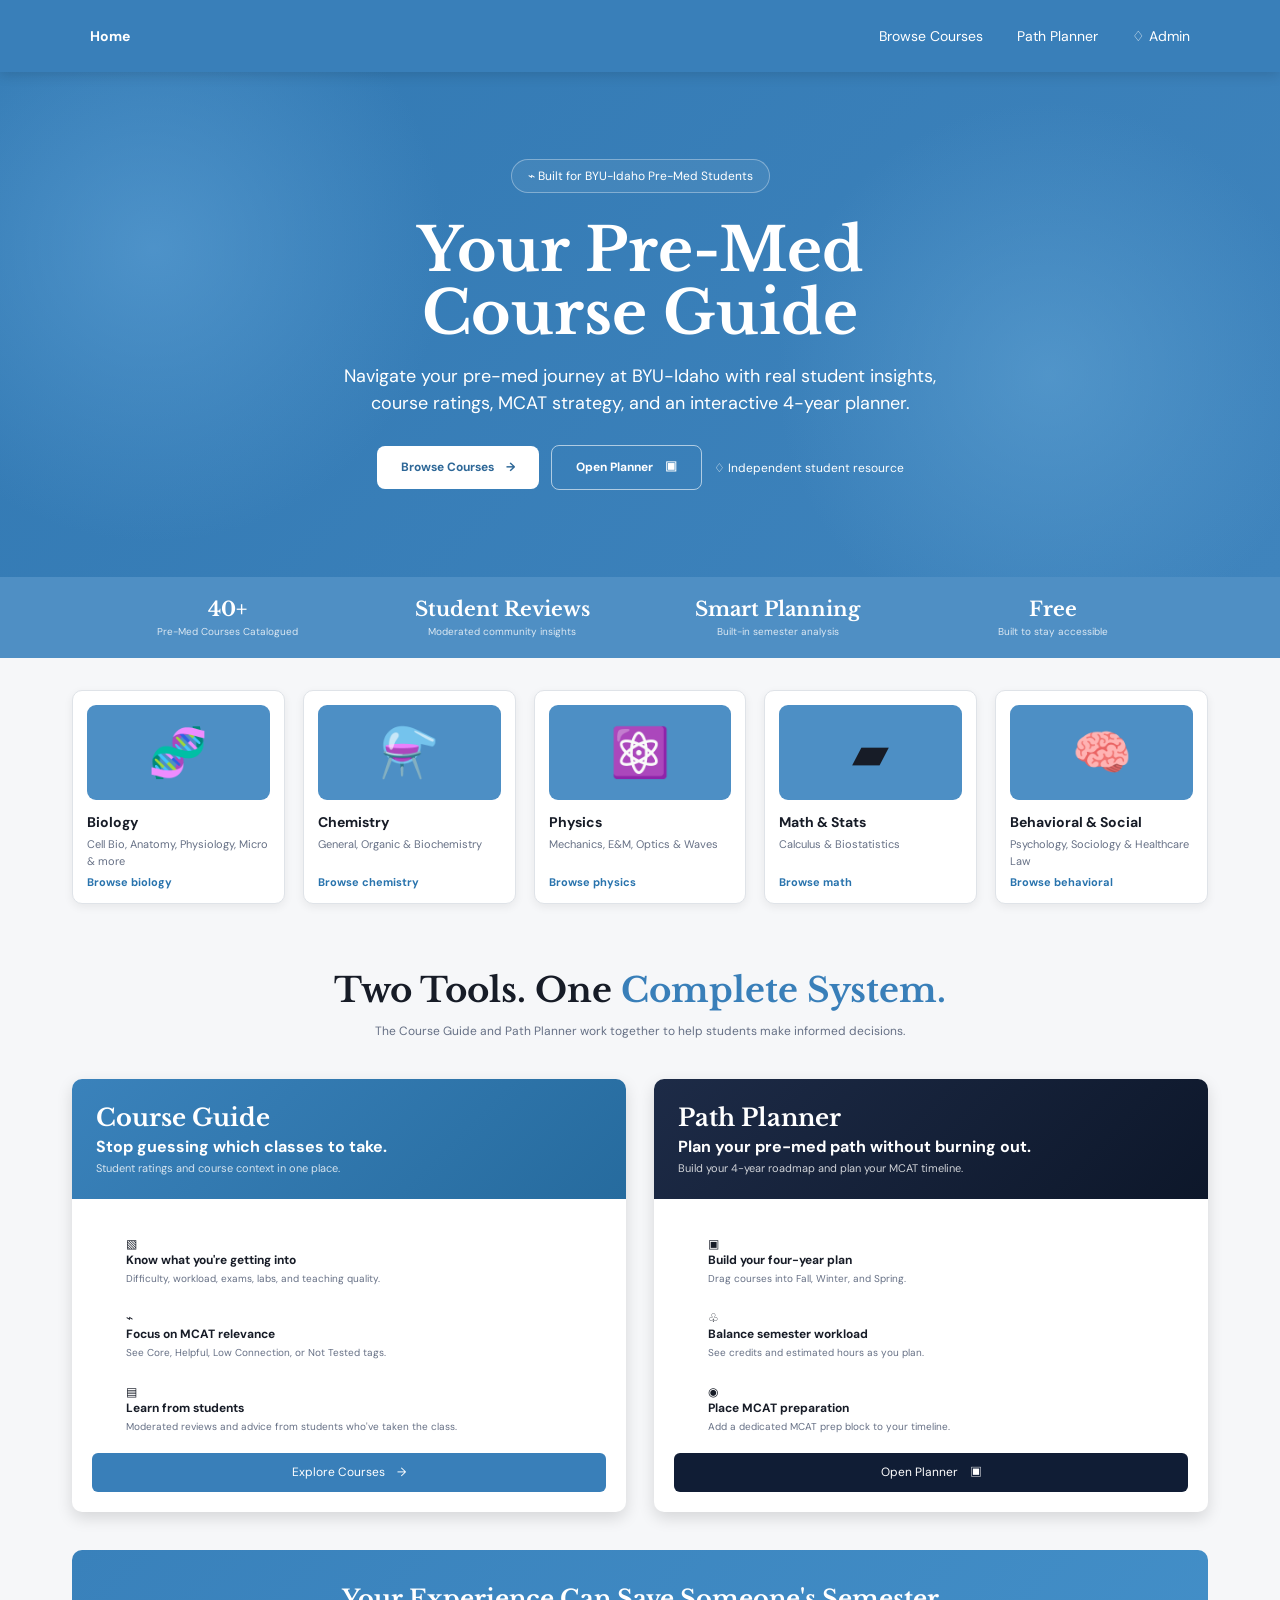
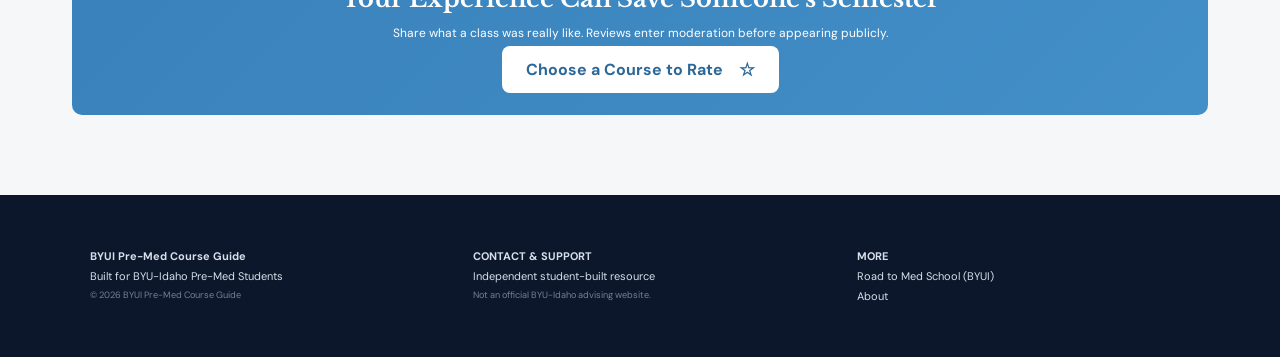
==== index.html @ d0d503d2 "Initial BYUI Pre-Med Guide" ====
<!doctype html><html lang="en"><head><meta charset="utf-8"><meta name="viewport" content="width=device-width,initial-scale=1"><link rel="preconnect" href="https://fonts.googleapis.com"><link rel="preconnect" href="https://fonts.gstatic.com" crossorigin><link href="https://fonts.googleapis.com/css2?family=DM+Sans:wght@400;500;600;700&family=Libre+Baskerville:wght@700&display=swap" rel="stylesheet"><link rel="stylesheet" href="styles.css"><title>BYUI Pre-Med Course Guide</title></head><body><div data-nav></div><main><section class="hero"><div class="hero-inner"><div class="built">⌁ Built for BYU-Idaho Pre-Med Students</div><h1>Your Pre-Med<br>Course Guide</h1><p>Navigate your pre-med journey at BYU-Idaho with real student insights, course ratings, MCAT strategy, and an interactive 4-year planner.</p><div class="actions"><a class="btn white" href="courses.html">Browse Courses　→</a><a class="btn outline" href="planner.html">Open Planner　▣</a><span>♢ Independent student resource</span></div></div></section><section class="stats"><div><b>40+</b><span>Pre-Med Courses Catalogued</span></div><div><b>Student Reviews</b><span>Moderated community insights</span></div><div><b>Smart Planning</b><span>Built-in semester analysis</span></div><div><b>Free</b><span>Built to stay accessible</span></div></section><section class="subjects"><div class="subject"><div class="subject-art">🧬</div><b>Biology</b><small>Cell Bio, Anatomy, Physiology, Micro & more</small><a href="courses.html?subject=BIO">Browse biology</a></div><div class="subject"><div class="subject-art">⚗️</div><b>Chemistry</b><small>General, Organic & Biochemistry</small><a href="courses.html?subject=CHEM">Browse chemistry</a></div><div class="subject"><div class="subject-art">⚛️</div><b>Physics</b><small>Mechanics, E&M, Optics & Waves</small><a href="courses.html?subject=PH">Browse physics</a></div><div class="subject"><div class="subject-art">▰</div><b>Math & Stats</b><small>Calculus & Biostatistics</small><a href="courses.html?subject=MATH">Browse math</a></div><div class="subject"><div class="subject-art">🧠</div><b>Behavioral & Social</b><small>Psychology, Sociology & Healthcare Law</small><a href="courses.html?subject=SOC">Browse behavioral</a></div></section><section class="tools"><h2>Two Tools. One <em>Complete System.</em></h2><p>The Course Guide and Path Planner work together to help students make informed decisions.</p><div class="tool-grid"><article><div class="tool-head blue"><h3>Course Guide</h3><b>Stop guessing which classes to take.</b><span>Student ratings and course context in one place.</span></div><div class="tool-body"><p>▧ <b>Know what you're getting into</b><small>Difficulty, workload, exams, labs, and teaching quality.</small></p><p>⌁ <b>Focus on MCAT relevance</b><small>See Core, Helpful, Low Connection, or Not Tested tags.</small></p><p>▤ <b>Learn from students</b><small>Moderated reviews and advice from students who've taken the class.</small></p><a class="wide bluebtn" href="courses.html">Explore Courses　→</a></div></article><article><div class="tool-head navy"><h3>Path Planner</h3><b>Plan your pre-med path without burning out.</b><span>Build your 4-year roadmap and plan your MCAT timeline.</span></div><div class="tool-body"><p>▣ <b>Build your four-year plan</b><small>Drag courses into Fall, Winter, and Spring.</small></p><p>♧ <b>Balance semester workload</b><small>See credits and estimated hours as you plan.</small></p><p>◉ <b>Place MCAT preparation</b><small>Add a dedicated MCAT prep block to your timeline.</small></p><a class="wide navybtn" href="planner.html">Open Planner　▣</a></div></article></div><div class="share"><h3>Your Experience Can Save Someone's Semester</h3><p>Share what a class was really like. Reviews enter moderation before appearing publicly.</p><a class="btn white" href="courses.html">Choose a Course to Rate　☆</a></div></section></main><div data-foot></div><script src="app.js"></script></body></html>
---- styles.css ----
:root{--blue:#397fb9;--blue2:#438bc4;--navy:#101d35;--ink:#171c27;--muted:#667085;--bg:#f6f7f9;--line:#dfe3e8;--red:#ef4c51;--yellow:#f5c63c}*{box-sizing:border-box}html{scroll-behavior:smooth}body{margin:0;background:var(--bg);font-family:'DM Sans',sans-serif;color:var(--ink)}h1,h2,h3{font-family:'Libre Baskerville',serif}header{height:72px;background:var(--blue);display:flex;align-items:center;justify-content:space-between;padding:0 max(7vw,28px);position:sticky;top:0;z-index:20;box-shadow:0 3px 12px #0002}header a{color:white;text-decoration:none;font-size:14px}.logo{font-weight:700}nav{display:flex;gap:34px}.hero{min-height:505px;background:radial-gradient(circle at 12% 35%,#5a9ed3aa 0,transparent 25%),radial-gradient(circle at 82% 60%,#5b9ed0aa 0,transparent 25%),linear-gradient(135deg,#3279b3,#3f84bd);color:white;display:grid;place-items:center;text-align:center;padding:55px 20px}.hero-inner{max-width:720px}.built{display:inline-block;border:1px solid #ffffff55;border-radius:99px;padding:8px 16px;font-size:12px;background:#ffffff10}.hero h1{font-size:60px;line-height:1.05;margin:26px 0 18px}.hero p{font-size:18px;line-height:1.5;max-width:650px;margin:0 auto}.actions{display:flex;justify-content:center;align-items:center;gap:12px;margin-top:28px;font-size:12px}.btn{padding:13px 24px;border-radius:8px;text-decoration:none;font-weight:700}.white{background:#fff;color:#2d6797}.outline{border:1px solid #ffffff99;color:#fff}.stats{background:#4f8fc4;color:#fff;display:grid;grid-template-columns:repeat(4,1fr);text-align:center;padding:20px max(7vw,28px)}.stats b,.stats span{display:block}.stats b{font-family:'Libre Baskerville';font-size:20px}.stats span{font-size:10px;opacity:.8;margin-top:4px}.subjects{max-width:1180px;margin:32px auto 65px;display:grid;grid-template-columns:repeat(5,1fr);gap:18px;padding:0 22px}.subject{background:white;border:1px solid var(--line);border-radius:10px;padding:14px;box-shadow:0 3px 10px #0001}.subject-art{height:95px;border-radius:9px;background:#4d8fc5;display:grid;place-items:center;font-size:48px;margin-bottom:13px}.subject b,.subject small,.subject a{display:block}.subject b{font-size:14px}.subject small{font-size:11px;color:var(--muted);line-height:1.5;min-height:34px;margin:5px 0}.subject a{font-size:11px;color:#2873ad;text-decoration:none;font-weight:700}.tools{max-width:1180px;margin:0 auto 80px;padding:0 22px;text-align:center}.tools>h2{font-size:34px;margin-bottom:8px}.tools h2 em{color:var(--blue);font-style:normal}.tools>p{font-size:12px;color:var(--muted);margin-bottom:40px}.tool-grid{display:grid;grid-template-columns:1fr 1fr;gap:28px;text-align:left}.tool-grid article{background:white;border-radius:10px;overflow:hidden;box-shadow:0 6px 16px #0002}.tool-head{padding:24px;color:white}.tool-head h3{font-size:24px;margin:0 0 4px}.tool-head b,.tool-head span{display:block}.tool-head span{font-size:11px;opacity:.8;margin-top:4px}.blue{background:linear-gradient(135deg,#3a82bb,#266b9e)}.navy{background:linear-gradient(135deg,#1d2b47,#0d172a)}.tool-body{padding:20px}.tool-body p{padding:5px 0 8px 34px;position:relative;font-size:12px}.tool-body p>b,.tool-body small{display:block}.tool-body small{color:var(--muted);margin-top:4px}.wide{display:block;text-align:center;color:white;text-decoration:none;padding:11px;border-radius:6px;font-size:12px}.bluebtn{background:var(--blue);color:white;border:0}.navybtn{background:var(--navy)}.share{margin-top:38px;background:linear-gradient(135deg,#3981bb,#438fc8);color:white;border-radius:10px;padding:34px}.share h3{font-size:24px;margin:0 0 8px}.share p{font-size:12px;margin-bottom:18px}.share button{background:white;border:0;border-radius:7px;color:#3379ae;padding:12px 28px;font-weight:700}.share small{display:block;margin-top:10px;opacity:.7}.page{max-width:1180px;margin:auto;padding:70px 22px;scroll-margin-top:70px}.page>h2,.planner-title h2{font-size:34px;margin:0 0 6px}.page>p,.planner-title p{color:var(--muted);font-size:13px}.courses{max-width:1280px}.filterbox{background:white;border:1px solid var(--line);border-radius:9px;padding:14px;margin-top:28px;box-shadow:0 3px 10px #0001}.filterbox input{width:100%;border:1px solid var(--line);padding:12px;border-radius:6px}.filterrow{display:flex;align-items:center;gap:7px;flex-wrap:wrap;margin-top:12px;font-size:11px}.chip{border:1px solid var(--line);background:white;border-radius:99px;padding:5px 10px;font-size:10px}.chip.active{background:var(--blue);color:white}.filterrow select{margin-left:auto;border:1px solid var(--line);padding:6px;border-radius:6px;font-size:10px}.count{font-size:11px!important;margin-top:25px}.course-grid{display:grid;grid-template-columns:repeat(3,1fr);gap:18px}.course-card{background:white;border:1px solid var(--line);border-radius:8px;padding:17px;min-height:145px;cursor:pointer;transition:.15s}.course-card:hover{transform:translateY(-2px);box-shadow:0 8px 20px #0001}.course-top{display:flex;justify-content:space-between}.course-code{font-size:9px;color:#4d88b5;font-weight:700;letter-spacing:.08em}.credits{font-size:9px;background:#eaf2f8;color:#3779ab;padding:4px 7px;border-radius:4px}.course-card h3{font-family:'DM Sans';font-size:14px;margin:10px 0}.mcat{display:inline-block;font-size:9px;padding:4px 7px;border-radius:4px}.core{background:#ffe5e6;color:#d63138}.helpful{background:#fff2d5;color:#c98300}.low-connection{background:#fff9d8;color:#9b7900}.not-tested{background:#eef1f4;color:#6b7581}.ratingline{border-top:1px solid var(--line);margin-top:18px;padding-top:12px;color:#8a929c;font-size:9px}.planner{max-width:1280px}.planner-title{display:flex;justify-content:space-between;gap:20px;align-items:end}.planner-add{display:flex;gap:8px}.planner-add select,.planner-add button{border:1px solid var(--line);background:white;border-radius:6px;padding:10px;font-size:11px}.planner-add button{background:var(--blue);color:white}.semester-grid{display:grid;grid-template-columns:repeat(3,1fr);gap:15px;margin-top:30px}.semester{background:white;border:1px solid var(--line);border-radius:8px;padding:16px;min-height:180px}.semester-head{display:flex;justify-content:space-between;border-bottom:1px solid var(--line);padding-bottom:10px}.semester-head h3{font-family:'DM Sans';font-size:14px;margin:0}.semester-head span{font-size:10px;color:var(--muted)}.plan-course{background:#f4f7fa;border-radius:6px;padding:9px;margin-top:8px;display:grid;grid-template-columns:1fr auto;font-size:10px}.plan-course span{color:var(--muted)}.remove{grid-column:2;grid-row:1/3;border:0;background:none}.semester-foot{font-size:10px;color:var(--muted);margin-top:12px}.notice{background:white;border-radius:10px;margin-bottom:70px}dialog{border:0;border-radius:12px;width:min(900px,92vw);padding:35px;box-shadow:0 20px 60px #0005}dialog::backdrop{background:#10182899}.x{position:absolute;right:18px;top:14px;border:0;background:none;font-size:28px}.detail-head{border-bottom:1px solid var(--line);padding-bottom:22px}.detail-head h2{font-size:30px;margin:7px 0}.detail-meta{display:flex;gap:14px;color:var(--muted);font-size:11px}.detail-desc{line-height:1.6;color:#5e6876;font-size:13px}.rating-title{font-size:20px;margin-top:30px}.rating-grid{display:grid;grid-template-columns:repeat(4,1fr);gap:10px}.rating-stat{border:1px solid var(--line);border-radius:9px;text-align:center;padding:20px}.rating-stat strong{font-size:28px;display:block}.rating-stat small{color:var(--muted)}.review-card{border:1px solid var(--line);border-radius:9px;padding:16px;margin-top:12px;font-size:11px}.review-card p{background:#f7f9fb;padding:13px}.detail-cta{background:var(--navy);color:white;border-radius:9px;padding:22px;margin-top:25px}form label{display:block;font-size:12px;font-weight:700;margin:15px 0}form input,form select,form textarea{display:block;width:100%;margin-top:6px;border:1px solid var(--line);border-radius:6px;padding:10px}form textarea{min-height:100px}form button{padding:11px 18px;border-radius:6px}footer{background:#0c172b;color:#d8dfeb;padding:48px max(7vw,28px);display:grid;grid-template-columns:1fr 1fr 1fr;gap:50px;font-size:11px}footer b,footer span,footer small{display:block;margin:6px 0}footer small{color:#738096}@media(max-width:800px){nav{gap:12px}.hero h1{font-size:44px}.subjects{grid-template-columns:repeat(2,1fr)}.stats{grid-template-columns:repeat(2,1fr);gap:20px}.tool-grid,.course-grid,.semester-grid{grid-template-columns:1fr}.planner-title{display:block}.planner-add{margin-top:15px;flex-wrap:wrap}.rating-grid{grid-template-columns:1fr 1fr}footer{grid-template-columns:1fr}.actions{flex-wrap:wrap}}@media(max-width:480px){header{padding:0 14px}nav a:last-child{display:none}.hero{min-height:450px}.hero h1{font-size:38px}.subjects{grid-template-columns:1fr}.tool-grid{gap:15px}.filterrow select{margin-left:0}.rating-grid{grid-template-columns:1fr}.planner-add select{width:100%}}

.page-shell{max-width:1180px;margin:0 auto;padding:46px 24px 80px}.page-shell.wide{max-width:1500px}.topbar{position:sticky;top:0;z-index:20}.topbar .logo{text-decoration:none}.nav-active{font-weight:700;border-bottom:2px solid rgba(255,255,255,.9)}
.page-hero{background:#3d80b9;color:#fff;padding:50px 0}.page-hero .inner{max-width:1500px;margin:auto;padding:0 24px}.page-hero h1{font-family:'Libre Baskerville',serif;font-size:42px;margin:0 0 10px}.page-hero p{font-size:20px;max-width:760px;margin:0;opacity:.9}.backlink{display:inline-block;margin-bottom:28px;color:#657186;text-decoration:none}.course-detail-wrap{max-width:1080px}.detail-actions{display:flex;gap:12px;margin:22px 0}.btn-primary{background:#347db8;color:#fff;border:0;border-radius:8px;padding:11px 18px;text-decoration:none;font-weight:700;cursor:pointer}.btn-secondary{background:#fff;color:#172033;border:1px solid #ccd4df;border-radius:8px;padding:11px 18px;text-decoration:none;font-weight:700}.review-form-card,.admin-card{background:#fff;border:1px solid #d9e0e8;border-radius:14px;overflow:hidden}.form-head{padding:26px 30px;border-bottom:1px solid #d9e0e8}.form-head h2{font-family:'Libre Baskerville',serif;margin:0 0 5px}.review-form{padding:28px;display:grid;gap:24px}.ratings-four{display:grid;grid-template-columns:1fr 1fr;gap:28px}.rating-field b{display:block;margin-bottom:10px}.rating-buttons{display:flex;gap:7px}.rating-buttons input{display:none}.rating-buttons label{display:grid;place-items:center;width:48px;height:48px;background:#eef1f5;border:1px solid #d8dee7;border-radius:13px;font-weight:700;cursor:pointer}.rating-buttons input:checked+label{background:#347db8;color:#fff;border-color:#347db8}.field-row{display:grid;grid-template-columns:1fr 1fr 1fr;gap:20px}.review-form input,.review-form select,.review-form textarea{width:100%;box-sizing:border-box;padding:13px;border:1px solid #ccd4df;border-radius:10px;font:inherit}.review-form textarea{min-height:120px;resize:vertical}.review-form label>span{display:block;font-weight:700;margin-bottom:8px}.planner-layout{display:grid;grid-template-columns:320px 1fr;gap:28px;align-items:start}.library{background:#fff;border-radius:14px;padding:20px;box-shadow:0 3px 15px #00000012;position:sticky;top:88px}.library h2{font-family:'DM Sans',sans-serif;font-size:21px}.library input{width:100%;box-sizing:border-box;padding:12px;border:1px solid #ccd4df;border-radius:10px}.library-list{max-height:620px;overflow:auto;margin-top:16px}.library-course{border:1px solid #d6dde7;border-left:5px solid #20b486;border-radius:12px;padding:12px;margin:9px 0;cursor:grab;background:#fff}.library-course small{display:block;color:#69758a;margin-top:5px}.mcat-block{border:2px dashed #ff6175;background:#fff0f2;color:#cc2441;border-radius:12px;padding:14px;margin-top:16px;font-weight:700;cursor:grab}.year-title{font-family:'Libre Baskerville',serif;margin:0 0 15px;font-size:26px}.year-row{display:grid;grid-template-columns:repeat(3,1fr);gap:18px;margin-bottom:38px}.term-card{background:#fff;min-height:240px;border-radius:14px;padding:16px;box-shadow:0 3px 12px #00000014}.term-title{display:flex;justify-content:space-between;font-weight:700}.term-metrics{font-size:13px;color:#68758a;margin:9px 0}.dropzone{min-height:90px;border:2px dashed #d6dde7;border-radius:13px;padding:10px}.dropzone.empty{display:grid;place-items:center;color:#6e798a}.term-course{background:#f7f9fb;border:1px solid #dce2e9;border-radius:9px;padding:9px;margin:6px 0;position:relative}.term-course button{position:absolute;right:6px;top:5px;border:0;background:transparent;cursor:pointer}.load-balanced{color:#139447}.load-heavy{color:#d67c00}.admin-list{padding:20px}.admin-review{border:1px solid #dde3ea;border-radius:12px;padding:16px;margin:12px 0}.admin-actions{display:flex;gap:8px;margin-top:12px}.approve{background:#168a55;color:#fff;border:0;padding:8px 12px;border-radius:7px;cursor:pointer}.reject{background:#b83a45;color:#fff;border:0;padding:8px 12px;border-radius:7px;cursor:pointer}.empty-state{padding:32px;text-align:center;color:#69758a}.notice-banner{background:#fff8db;border:1px solid #eadc94;border-radius:10px;padding:12px 15px;margin-bottom:20px;color:#66581b}.course-page-grid{display:grid;grid-template-columns:1fr 1fr 1fr 1fr;gap:12px}.course-page-grid .rating-stat{min-height:90px}.home-only{display:block}@media(max-width:900px){.planner-layout{grid-template-columns:1fr}.library{position:static}.year-row{grid-template-columns:1fr}.ratings-four,.field-row{grid-template-columns:1fr}.course-page-grid{grid-template-columns:1fr 1fr}}
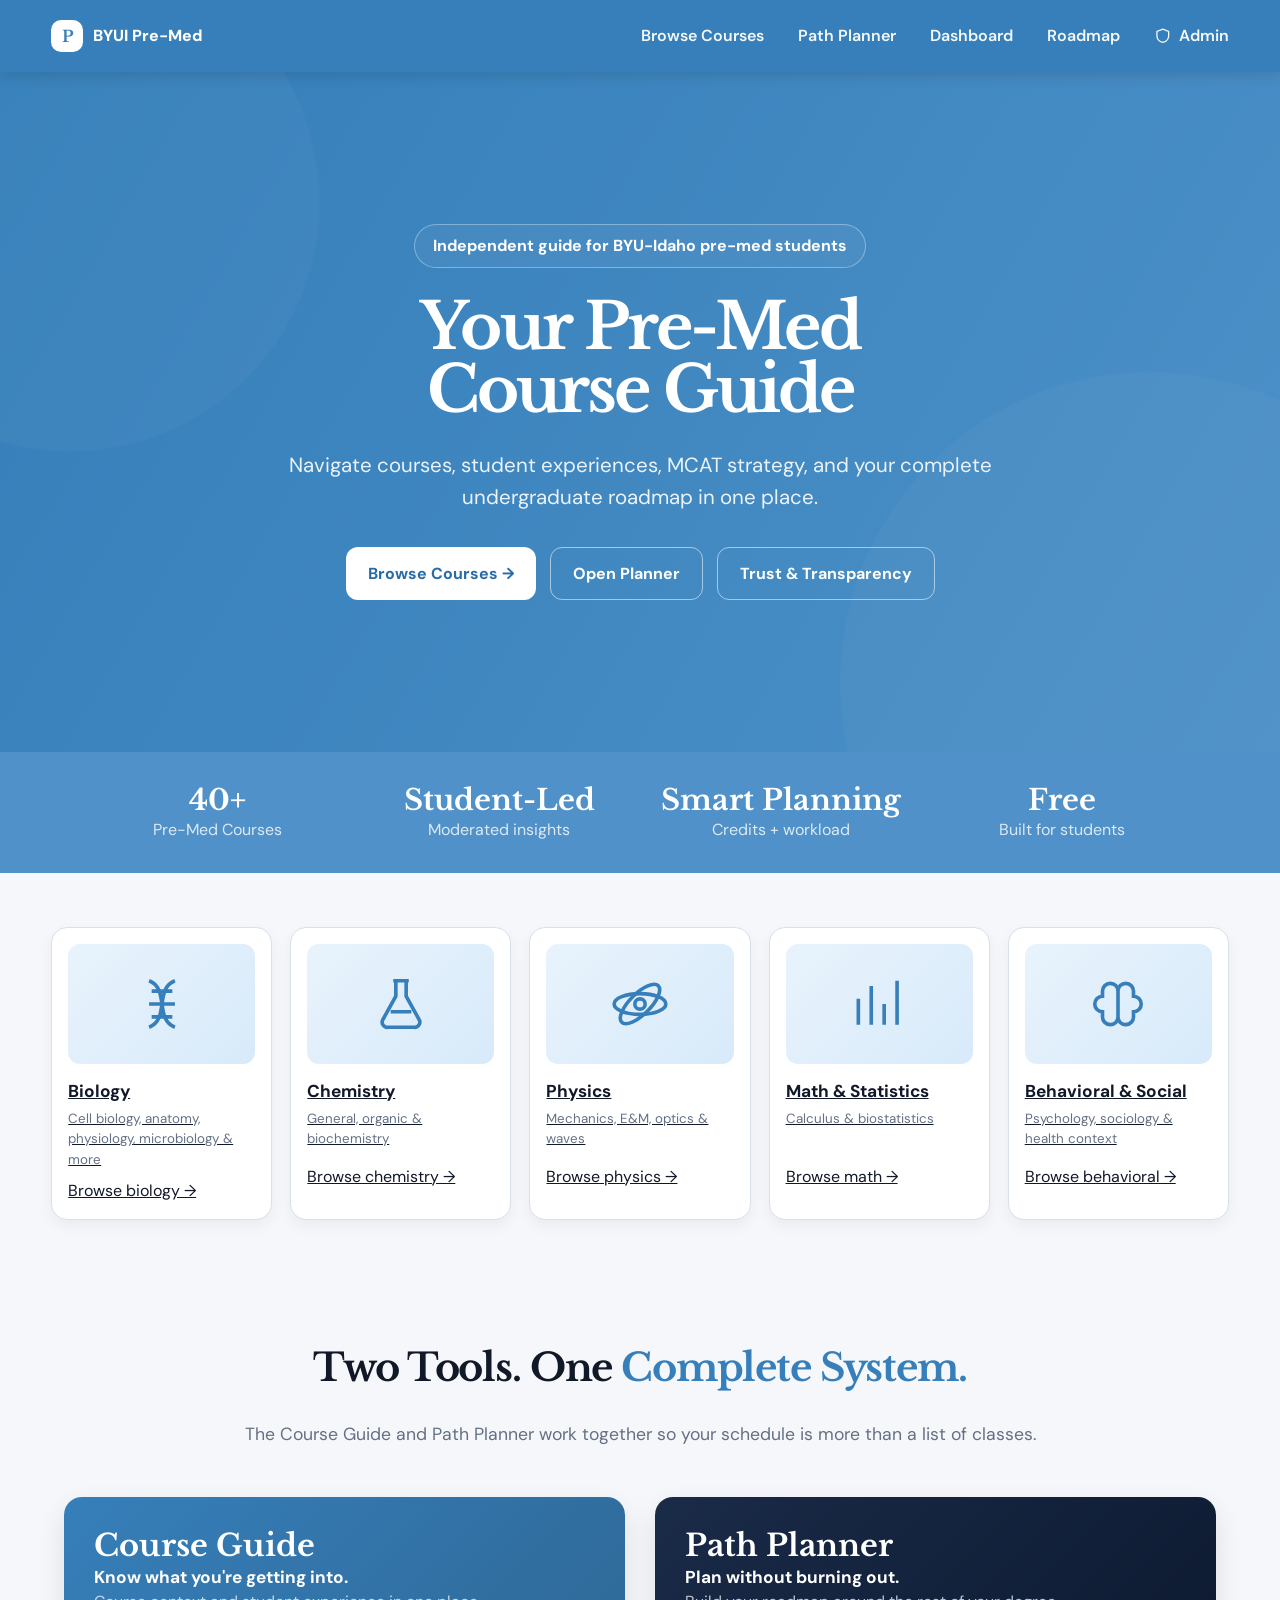
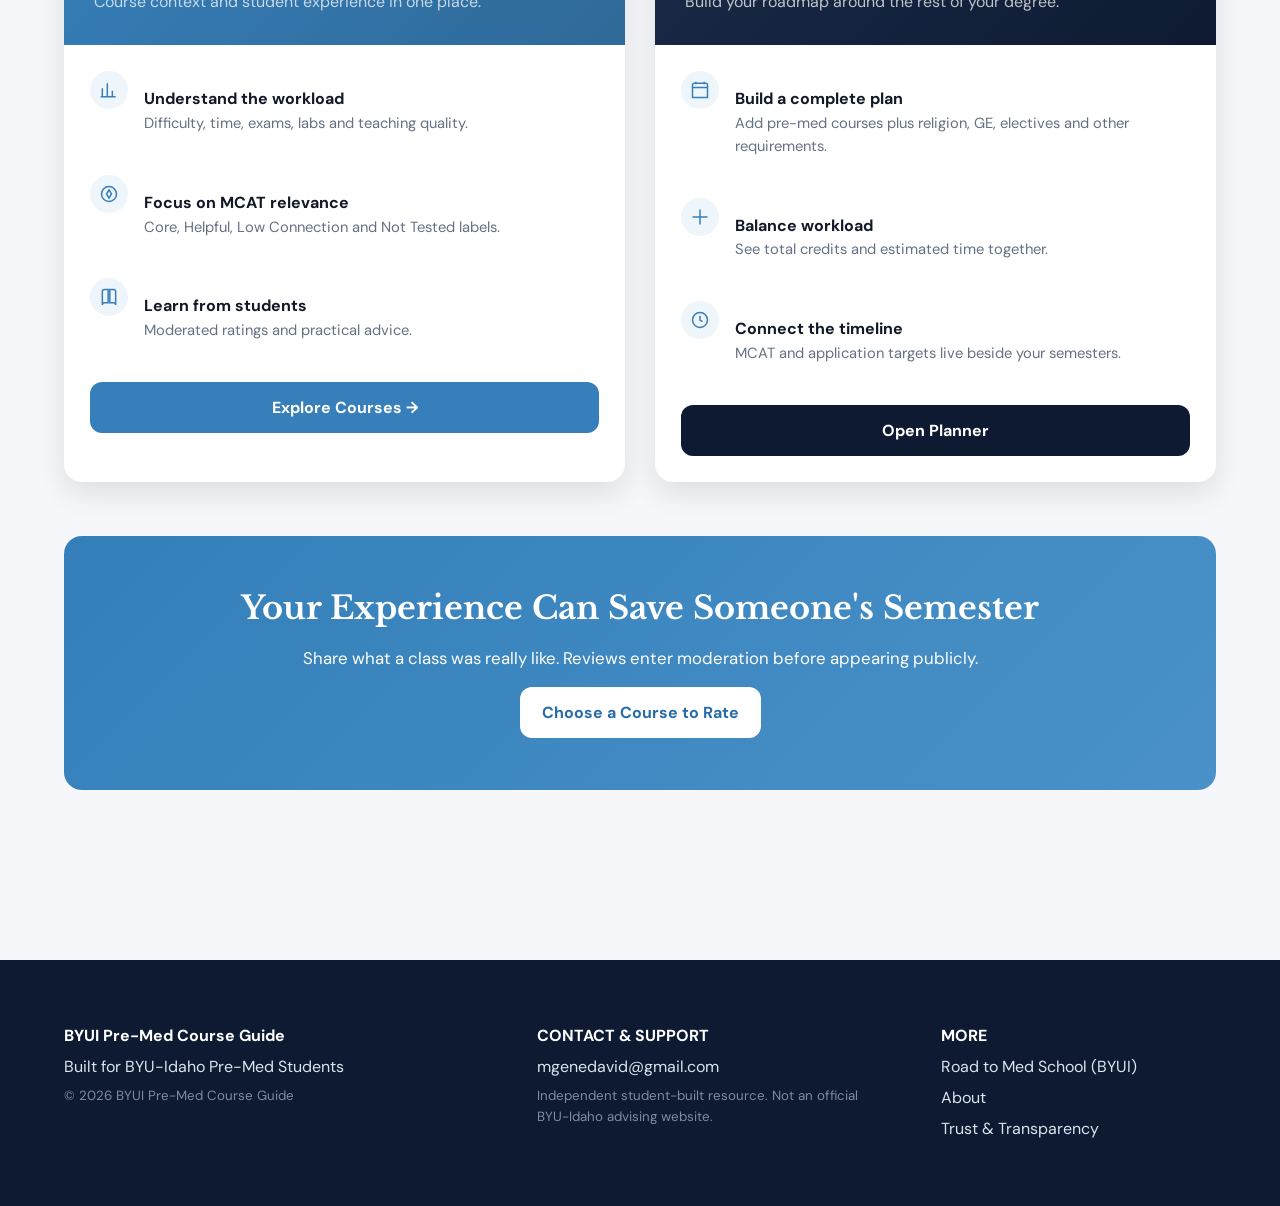
==== commit ae6ebf7a: "Add files via upload" ====
--- a/index.html
+++ b/index.html
@@ -1 +1 @@
-<!doctype html><html lang="en"><head><meta charset="utf-8"><meta name="viewport" content="width=device-width,initial-scale=1"><link rel="preconnect" href="https://fonts.googleapis.com"><link rel="preconnect" href="https://fonts.gstatic.com" crossorigin><link href="https://fonts.googleapis.com/css2?family=DM+Sans:wght@400;500;600;700&family=Libre+Baskerville:wght@700&display=swap" rel="stylesheet"><link rel="stylesheet" href="styles.css"><title>BYUI Pre-Med Course Guide</title></head><body><div data-nav></div><main><section class="hero"><div class="hero-inner"><div class="built">⌁ Built for BYU-Idaho Pre-Med Students</div><h1>Your Pre-Med<br>Course Guide</h1><p>Navigate your pre-med journey at BYU-Idaho with real student insights, course ratings, MCAT strategy, and an interactive 4-year planner.</p><div class="actions"><a class="btn white" href="courses.html">Browse Courses　→</a><a class="btn outline" href="planner.html">Open Planner　▣</a><span>♢ Independent student resource</span></div></div></section><section class="stats"><div><b>40+</b><span>Pre-Med Courses Catalogued</span></div><div><b>Student Reviews</b><span>Moderated community insights</span></div><div><b>Smart Planning</b><span>Built-in semester analysis</span></div><div><b>Free</b><span>Built to stay accessible</span></div></section><section class="subjects"><div class="subject"><div class="subject-art">🧬</div><b>Biology</b><small>Cell Bio, Anatomy, Physiology, Micro & more</small><a href="courses.html?subject=BIO">Browse biology</a></div><div class="subject"><div class="subject-art">⚗️</div><b>Chemistry</b><small>General, Organic & Biochemistry</small><a href="courses.html?subject=CHEM">Browse chemistry</a></div><div class="subject"><div class="subject-art">⚛️</div><b>Physics</b><small>Mechanics, E&M, Optics & Waves</small><a href="courses.html?subject=PH">Browse physics</a></div><div class="subject"><div class="subject-art">▰</div><b>Math & Stats</b><small>Calculus & Biostatistics</small><a href="courses.html?subject=MATH">Browse math</a></div><div class="subject"><div class="subject-art">🧠</div><b>Behavioral & Social</b><small>Psychology, Sociology & Healthcare Law</small><a href="courses.html?subject=SOC">Browse behavioral</a></div></section><section class="tools"><h2>Two Tools. One <em>Complete System.</em></h2><p>The Course Guide and Path Planner work together to help students make informed decisions.</p><div class="tool-grid"><article><div class="tool-head blue"><h3>Course Guide</h3><b>Stop guessing which classes to take.</b><span>Student ratings and course context in one place.</span></div><div class="tool-body"><p>▧ <b>Know what you're getting into</b><small>Difficulty, workload, exams, labs, and teaching quality.</small></p><p>⌁ <b>Focus on MCAT relevance</b><small>See Core, Helpful, Low Connection, or Not Tested tags.</small></p><p>▤ <b>Learn from students</b><small>Moderated reviews and advice from students who've taken the class.</small></p><a class="wide bluebtn" href="courses.html">Explore Courses　→</a></div></article><article><div class="tool-head navy"><h3>Path Planner</h3><b>Plan your pre-med path without burning out.</b><span>Build your 4-year roadmap and plan your MCAT timeline.</span></div><div class="tool-body"><p>▣ <b>Build your four-year plan</b><small>Drag courses into Fall, Winter, and Spring.</small></p><p>♧ <b>Balance semester workload</b><small>See credits and estimated hours as you plan.</small></p><p>◉ <b>Place MCAT preparation</b><small>Add a dedicated MCAT prep block to your timeline.</small></p><a class="wide navybtn" href="planner.html">Open Planner　▣</a></div></article></div><div class="share"><h3>Your Experience Can Save Someone's Semester</h3><p>Share what a class was really like. Reviews enter moderation before appearing publicly.</p><a class="btn white" href="courses.html">Choose a Course to Rate　☆</a></div></section></main><div data-foot></div><script src="app.js"></script></body></html>+<!doctype html><html lang="en"><head><meta charset="utf-8"><meta name="viewport" content="width=device-width,initial-scale=1"><link rel="preconnect" href="https://fonts.googleapis.com"><link rel="preconnect" href="https://fonts.gstatic.com" crossorigin><link href="https://fonts.googleapis.com/css2?family=DM+Sans:wght@400;500;600;700;800&family=Libre+Baskerville:wght@700&display=swap" rel="stylesheet"><link rel="stylesheet" href="styles.css"><title>BYUI Pre-Med Course Guide</title></head><body><div data-nav></div><main><section class="hero"><div class="hero-inner"><div class="built">Independent guide for BYU-Idaho pre-med students</div><h1 class="display">Your Pre-Med<br>Course Guide</h1><p>Navigate courses, student experiences, MCAT strategy, and your complete undergraduate roadmap in one place.</p><div class="actions"><a class="btn white" href="courses.html">Browse Courses →</a><a class="btn ghost" href="planner.html">Open Planner</a><a class="btn ghost" href="trust.html">Trust & Transparency</a></div></div></section><section class="stats"><div><b>40+</b><span>Pre-Med Courses</span></div><div><b>Student-Led</b><span>Moderated insights</span></div><div><b>Smart Planning</b><span>Credits + workload</span></div><div><b>Free</b><span>Built for students</span></div></section><section class="subjects"><a class="subject" href="courses.html?subject=BIO"><div class="subject-art">${''}</div><b>Biology</b><small>Cell biology, anatomy, physiology, microbiology & more</small><span>Browse biology →</span></a><a class="subject" href="courses.html?subject=CHEM"><div class="subject-art"></div><b>Chemistry</b><small>General, organic & biochemistry</small><span>Browse chemistry →</span></a><a class="subject" href="courses.html?subject=PH"><div class="subject-art"></div><b>Physics</b><small>Mechanics, E&M, optics & waves</small><span>Browse physics →</span></a><a class="subject" href="courses.html?subject=MATH"><div class="subject-art"></div><b>Math & Statistics</b><small>Calculus & biostatistics</small><span>Browse math →</span></a><a class="subject" href="courses.html?subject=SOC"><div class="subject-art"></div><b>Behavioral & Social</b><small>Psychology, sociology & health context</small><span>Browse behavioral →</span></a></section><section class="tools"><h2 class="section-title">Two Tools. One <em>Complete System.</em></h2><p>The Course Guide and Path Planner work together so your schedule is more than a list of classes.</p><div class="tool-grid"><article class="reveal"><div class="tool-head blue"><h3>Course Guide</h3><b>Know what you're getting into.</b><span>Course context and student experience in one place.</span></div><div class="tool-body"><div class="feature"><span class="icon"><svg viewBox="0 0 24 24"><path d="M4 20V10m6 10V4m6 16v-7m4 7H2"/></svg></span><p><b>Understand the workload</b><small>Difficulty, time, exams, labs and teaching quality.</small></p></div><div class="feature"><span class="icon"><svg viewBox="0 0 24 24"><circle cx="12" cy="12" r="9"/><path d="m12 7 3 5-3 5-3-5 3-5Z"/></svg></span><p><b>Focus on MCAT relevance</b><small>Core, Helpful, Low Connection and Not Tested labels.</small></p></div><div class="feature"><span class="icon"><svg viewBox="0 0 24 24"><path d="M4 5.5A2.5 2.5 0 0 1 6.5 3H11v16H6.5A2.5 2.5 0 0 0 4 21.5v-16Zm16 0A2.5 2.5 0 0 0 17.5 3H13v16h4.5a2.5 2.5 0 0 1 2.5 2.5v-16Z"/></svg></span><p><b>Learn from students</b><small>Moderated ratings and practical advice.</small></p></div><a class="btn primary" style="width:100%" href="courses.html">Explore Courses →</a></div></article><article class="reveal"><div class="tool-head navy"><h3>Path Planner</h3><b>Plan without burning out.</b><span>Build your roadmap around the rest of your degree.</span></div><div class="tool-body"><div class="feature"><span class="icon"><svg viewBox="0 0 24 24"><path d="M7 2v3m10-3v3M3 9h18M5 4h14a2 2 0 0 1 2 2v15H3V6a2 2 0 0 1 2-2Z"/></svg></span><p><b>Build a complete plan</b><small>Add pre-med courses plus religion, GE, electives and other requirements.</small></p></div><div class="feature"><span class="icon"><svg viewBox="0 0 24 24"><path d="M12 3v18M3 12h18"/></svg></span><p><b>Balance workload</b><small>See total credits and estimated time together.</small></p></div><div class="feature"><span class="icon"><svg viewBox="0 0 24 24"><circle cx="12" cy="12" r="9"/><path d="M12 7v5l3 2"/></svg></span><p><b>Connect the timeline</b><small>MCAT and application targets live beside your semesters.</small></p></div><a class="btn navy" style="width:100%" href="planner.html">Open Planner</a></div></article></div><div class="share reveal"><h3>Your Experience Can Save Someone's Semester</h3><p>Share what a class was really like. Reviews enter moderation before appearing publicly.</p><a class="btn white" href="courses.html">Choose a Course to Rate</a></div></section></main><div data-foot></div><script src="app.js"></script><script>document.querySelectorAll('.subject-art').forEach((e,i)=>e.innerHTML=['<svg viewBox="0 0 24 24"><path d="M7 3c8 3 2 15 10 18M17 3C9 6 15 18 7 21M8 7h8M7 12h10M8 17h8"/></svg>','<svg viewBox="0 0 24 24"><path d="M9 3h6m-5 0v6l-5 9a2 2 0 0 0 2 3h10a2 2 0 0 0 2-3l-5-9V3M8 15h8"/></svg>','<svg viewBox="0 0 24 24"><circle cx="12" cy="12" r="2"/><ellipse cx="12" cy="12" rx="10" ry="4"/><ellipse cx="12" cy="12" rx="4" ry="10" transform="rotate(45 12 12)"/></svg>','<svg viewBox="0 0 24 24"><path d="M4 20V10m5 10V5m5 15v-8m5 8V3"/></svg>','<svg viewBox="0 0 24 24"><path d="M9 4a3 3 0 0 0-3 3v2a3 3 0 0 0 0 6v2a3 3 0 0 0 3 3c1.7 0 3-1.3 3-3V7c0-1.7-1.3-3-3-3Zm6 0a3 3 0 0 1 3 3v2a3 3 0 0 1 0 6v2a3 3 0 0 1-3 3c-1.7 0-3-1.3-3-3V7c0-1.7 1.3-3 3-3Z"/></svg>'][i]);</script></body></html>
--- a/styles.css
+++ b/styles.css
@@ -1,4 +1,2 @@
-:root{--blue:#397fb9;--blue2:#438bc4;--navy:#101d35;--ink:#171c27;--muted:#667085;--bg:#f6f7f9;--line:#dfe3e8;--red:#ef4c51;--yellow:#f5c63c}*{box-sizing:border-box}html{scroll-behavior:smooth}body{margin:0;background:var(--bg);font-family:'DM Sans',sans-serif;color:var(--ink)}h1,h2,h3{font-family:'Libre Baskerville',serif}header{height:72px;background:var(--blue);display:flex;align-items:center;justify-content:space-between;padding:0 max(7vw,28px);position:sticky;top:0;z-index:20;box-shadow:0 3px 12px #0002}header a{color:white;text-decoration:none;font-size:14px}.logo{font-weight:700}nav{display:flex;gap:34px}.hero{min-height:505px;background:radial-gradient(circle at 12% 35%,#5a9ed3aa 0,transparent 25%),radial-gradient(circle at 82% 60%,#5b9ed0aa 0,transparent 25%),linear-gradient(135deg,#3279b3,#3f84bd);color:white;display:grid;place-items:center;text-align:center;padding:55px 20px}.hero-inner{max-width:720px}.built{display:inline-block;border:1px solid #ffffff55;border-radius:99px;padding:8px 16px;font-size:12px;background:#ffffff10}.hero h1{font-size:60px;line-height:1.05;margin:26px 0 18px}.hero p{font-size:18px;line-height:1.5;max-width:650px;margin:0 auto}.actions{display:flex;justify-content:center;align-items:center;gap:12px;margin-top:28px;font-size:12px}.btn{padding:13px 24px;border-radius:8px;text-decoration:none;font-weight:700}.white{background:#fff;color:#2d6797}.outline{border:1px solid #ffffff99;color:#fff}.stats{background:#4f8fc4;color:#fff;display:grid;grid-template-columns:repeat(4,1fr);text-align:center;padding:20px max(7vw,28px)}.stats b,.stats span{display:block}.stats b{font-family:'Libre Baskerville';font-size:20px}.stats span{font-size:10px;opacity:.8;margin-top:4px}.subjects{max-width:1180px;margin:32px auto 65px;display:grid;grid-template-columns:repeat(5,1fr);gap:18px;padding:0 22px}.subject{background:white;border:1px solid var(--line);border-radius:10px;padding:14px;box-shadow:0 3px 10px #0001}.subject-art{height:95px;border-radius:9px;background:#4d8fc5;display:grid;place-items:center;font-size:48px;margin-bottom:13px}.subject b,.subject small,.subject a{display:block}.subject b{font-size:14px}.subject small{font-size:11px;color:var(--muted);line-height:1.5;min-height:34px;margin:5px 0}.subject a{font-size:11px;color:#2873ad;text-decoration:none;font-weight:700}.tools{max-width:1180px;margin:0 auto 80px;padding:0 22px;text-align:center}.tools>h2{font-size:34px;margin-bottom:8px}.tools h2 em{color:var(--blue);font-style:normal}.tools>p{font-size:12px;color:var(--muted);margin-bottom:40px}.tool-grid{display:grid;grid-template-columns:1fr 1fr;gap:28px;text-align:left}.tool-grid article{background:white;border-radius:10px;overflow:hidden;box-shadow:0 6px 16px #0002}.tool-head{padding:24px;color:white}.tool-head h3{font-size:24px;margin:0 0 4px}.tool-head b,.tool-head span{display:block}.tool-head span{font-size:11px;opacity:.8;margin-top:4px}.blue{background:linear-gradient(135deg,#3a82bb,#266b9e)}.navy{background:linear-gradient(135deg,#1d2b47,#0d172a)}.tool-body{padding:20px}.tool-body p{padding:5px 0 8px 34px;position:relative;font-size:12px}.tool-body p>b,.tool-body small{display:block}.tool-body small{color:var(--muted);margin-top:4px}.wide{display:block;text-align:center;color:white;text-decoration:none;padding:11px;border-radius:6px;font-size:12px}.bluebtn{background:var(--blue);color:white;border:0}.navybtn{background:var(--navy)}.share{margin-top:38px;background:linear-gradient(135deg,#3981bb,#438fc8);color:white;border-radius:10px;padding:34px}.share h3{font-size:24px;margin:0 0 8px}.share p{font-size:12px;margin-bottom:18px}.share button{background:white;border:0;border-radius:7px;color:#3379ae;padding:12px 28px;font-weight:700}.share small{display:block;margin-top:10px;opacity:.7}.page{max-width:1180px;margin:auto;padding:70px 22px;scroll-margin-top:70px}.page>h2,.planner-title h2{font-size:34px;margin:0 0 6px}.page>p,.planner-title p{color:var(--muted);font-size:13px}.courses{max-width:1280px}.filterbox{background:white;border:1px solid var(--line);border-radius:9px;padding:14px;margin-top:28px;box-shadow:0 3px 10px #0001}.filterbox input{width:100%;border:1px solid var(--line);padding:12px;border-radius:6px}.filterrow{display:flex;align-items:center;gap:7px;flex-wrap:wrap;margin-top:12px;font-size:11px}.chip{border:1px solid var(--line);background:white;border-radius:99px;padding:5px 10px;font-size:10px}.chip.active{background:var(--blue);color:white}.filterrow select{margin-left:auto;border:1px solid var(--line);padding:6px;border-radius:6px;font-size:10px}.count{font-size:11px!important;margin-top:25px}.course-grid{display:grid;grid-template-columns:repeat(3,1fr);gap:18px}.course-card{background:white;border:1px solid var(--line);border-radius:8px;padding:17px;min-height:145px;cursor:pointer;transition:.15s}.course-card:hover{transform:translateY(-2px);box-shadow:0 8px 20px #0001}.course-top{display:flex;justify-content:space-between}.course-code{font-size:9px;color:#4d88b5;font-weight:700;letter-spacing:.08em}.credits{font-size:9px;background:#eaf2f8;color:#3779ab;padding:4px 7px;border-radius:4px}.course-card h3{font-family:'DM Sans';font-size:14px;margin:10px 0}.mcat{display:inline-block;font-size:9px;padding:4px 7px;border-radius:4px}.core{background:#ffe5e6;color:#d63138}.helpful{background:#fff2d5;color:#c98300}.low-connection{background:#fff9d8;color:#9b7900}.not-tested{background:#eef1f4;color:#6b7581}.ratingline{border-top:1px solid var(--line);margin-top:18px;padding-top:12px;color:#8a929c;font-size:9px}.planner{max-width:1280px}.planner-title{display:flex;justify-content:space-between;gap:20px;align-items:end}.planner-add{display:flex;gap:8px}.planner-add select,.planner-add button{border:1px solid var(--line);background:white;border-radius:6px;padding:10px;font-size:11px}.planner-add button{background:var(--blue);color:white}.semester-grid{display:grid;grid-template-columns:repeat(3,1fr);gap:15px;margin-top:30px}.semester{background:white;border:1px solid var(--line);border-radius:8px;padding:16px;min-height:180px}.semester-head{display:flex;justify-content:space-between;border-bottom:1px solid var(--line);padding-bottom:10px}.semester-head h3{font-family:'DM Sans';font-size:14px;margin:0}.semester-head span{font-size:10px;color:var(--muted)}.plan-course{background:#f4f7fa;border-radius:6px;padding:9px;margin-top:8px;display:grid;grid-template-columns:1fr auto;font-size:10px}.plan-course span{color:var(--muted)}.remove{grid-column:2;grid-row:1/3;border:0;background:none}.semester-foot{font-size:10px;color:var(--muted);margin-top:12px}.notice{background:white;border-radius:10px;margin-bottom:70px}dialog{border:0;border-radius:12px;width:min(900px,92vw);padding:35px;box-shadow:0 20px 60px #0005}dialog::backdrop{background:#10182899}.x{position:absolute;right:18px;top:14px;border:0;background:none;font-size:28px}.detail-head{border-bottom:1px solid var(--line);padding-bottom:22px}.detail-head h2{font-size:30px;margin:7px 0}.detail-meta{display:flex;gap:14px;color:var(--muted);font-size:11px}.detail-desc{line-height:1.6;color:#5e6876;font-size:13px}.rating-title{font-size:20px;margin-top:30px}.rating-grid{display:grid;grid-template-columns:repeat(4,1fr);gap:10px}.rating-stat{border:1px solid var(--line);border-radius:9px;text-align:center;padding:20px}.rating-stat strong{font-size:28px;display:block}.rating-stat small{color:var(--muted)}.review-card{border:1px solid var(--line);border-radius:9px;padding:16px;margin-top:12px;font-size:11px}.review-card p{background:#f7f9fb;padding:13px}.detail-cta{background:var(--navy);color:white;border-radius:9px;padding:22px;margin-top:25px}form label{display:block;font-size:12px;font-weight:700;margin:15px 0}form input,form select,form textarea{display:block;width:100%;margin-top:6px;border:1px solid var(--line);border-radius:6px;padding:10px}form textarea{min-height:100px}form button{padding:11px 18px;border-radius:6px}footer{background:#0c172b;color:#d8dfeb;padding:48px max(7vw,28px);display:grid;grid-template-columns:1fr 1fr 1fr;gap:50px;font-size:11px}footer b,footer span,footer small{display:block;margin:6px 0}footer small{color:#738096}@media(max-width:800px){nav{gap:12px}.hero h1{font-size:44px}.subjects{grid-template-columns:repeat(2,1fr)}.stats{grid-template-columns:repeat(2,1fr);gap:20px}.tool-grid,.course-grid,.semester-grid{grid-template-columns:1fr}.planner-title{display:block}.planner-add{margin-top:15px;flex-wrap:wrap}.rating-grid{grid-template-columns:1fr 1fr}footer{grid-template-columns:1fr}.actions{flex-wrap:wrap}}@media(max-width:480px){header{padding:0 14px}nav a:last-child{display:none}.hero{min-height:450px}.hero h1{font-size:38px}.subjects{grid-template-columns:1fr}.tool-grid{gap:15px}.filterrow select{margin-left:0}.rating-grid{grid-template-columns:1fr}.planner-add select{width:100%}}
-
-.page-shell{max-width:1180px;margin:0 auto;padding:46px 24px 80px}.page-shell.wide{max-width:1500px}.topbar{position:sticky;top:0;z-index:20}.topbar .logo{text-decoration:none}.nav-active{font-weight:700;border-bottom:2px solid rgba(255,255,255,.9)}
-.page-hero{background:#3d80b9;color:#fff;padding:50px 0}.page-hero .inner{max-width:1500px;margin:auto;padding:0 24px}.page-hero h1{font-family:'Libre Baskerville',serif;font-size:42px;margin:0 0 10px}.page-hero p{font-size:20px;max-width:760px;margin:0;opacity:.9}.backlink{display:inline-block;margin-bottom:28px;color:#657186;text-decoration:none}.course-detail-wrap{max-width:1080px}.detail-actions{display:flex;gap:12px;margin:22px 0}.btn-primary{background:#347db8;color:#fff;border:0;border-radius:8px;padding:11px 18px;text-decoration:none;font-weight:700;cursor:pointer}.btn-secondary{background:#fff;color:#172033;border:1px solid #ccd4df;border-radius:8px;padding:11px 18px;text-decoration:none;font-weight:700}.review-form-card,.admin-card{background:#fff;border:1px solid #d9e0e8;border-radius:14px;overflow:hidden}.form-head{padding:26px 30px;border-bottom:1px solid #d9e0e8}.form-head h2{font-family:'Libre Baskerville',serif;margin:0 0 5px}.review-form{padding:28px;display:grid;gap:24px}.ratings-four{display:grid;grid-template-columns:1fr 1fr;gap:28px}.rating-field b{display:block;margin-bottom:10px}.rating-buttons{display:flex;gap:7px}.rating-buttons input{display:none}.rating-buttons label{display:grid;place-items:center;width:48px;height:48px;background:#eef1f5;border:1px solid #d8dee7;border-radius:13px;font-weight:700;cursor:pointer}.rating-buttons input:checked+label{background:#347db8;color:#fff;border-color:#347db8}.field-row{display:grid;grid-template-columns:1fr 1fr 1fr;gap:20px}.review-form input,.review-form select,.review-form textarea{width:100%;box-sizing:border-box;padding:13px;border:1px solid #ccd4df;border-radius:10px;font:inherit}.review-form textarea{min-height:120px;resize:vertical}.review-form label>span{display:block;font-weight:700;margin-bottom:8px}.planner-layout{display:grid;grid-template-columns:320px 1fr;gap:28px;align-items:start}.library{background:#fff;border-radius:14px;padding:20px;box-shadow:0 3px 15px #00000012;position:sticky;top:88px}.library h2{font-family:'DM Sans',sans-serif;font-size:21px}.library input{width:100%;box-sizing:border-box;padding:12px;border:1px solid #ccd4df;border-radius:10px}.library-list{max-height:620px;overflow:auto;margin-top:16px}.library-course{border:1px solid #d6dde7;border-left:5px solid #20b486;border-radius:12px;padding:12px;margin:9px 0;cursor:grab;background:#fff}.library-course small{display:block;color:#69758a;margin-top:5px}.mcat-block{border:2px dashed #ff6175;background:#fff0f2;color:#cc2441;border-radius:12px;padding:14px;margin-top:16px;font-weight:700;cursor:grab}.year-title{font-family:'Libre Baskerville',serif;margin:0 0 15px;font-size:26px}.year-row{display:grid;grid-template-columns:repeat(3,1fr);gap:18px;margin-bottom:38px}.term-card{background:#fff;min-height:240px;border-radius:14px;padding:16px;box-shadow:0 3px 12px #00000014}.term-title{display:flex;justify-content:space-between;font-weight:700}.term-metrics{font-size:13px;color:#68758a;margin:9px 0}.dropzone{min-height:90px;border:2px dashed #d6dde7;border-radius:13px;padding:10px}.dropzone.empty{display:grid;place-items:center;color:#6e798a}.term-course{background:#f7f9fb;border:1px solid #dce2e9;border-radius:9px;padding:9px;margin:6px 0;position:relative}.term-course button{position:absolute;right:6px;top:5px;border:0;background:transparent;cursor:pointer}.load-balanced{color:#139447}.load-heavy{color:#d67c00}.admin-list{padding:20px}.admin-review{border:1px solid #dde3ea;border-radius:12px;padding:16px;margin:12px 0}.admin-actions{display:flex;gap:8px;margin-top:12px}.approve{background:#168a55;color:#fff;border:0;padding:8px 12px;border-radius:7px;cursor:pointer}.reject{background:#b83a45;color:#fff;border:0;padding:8px 12px;border-radius:7px;cursor:pointer}.empty-state{padding:32px;text-align:center;color:#69758a}.notice-banner{background:#fff8db;border:1px solid #eadc94;border-radius:10px;padding:12px 15px;margin-bottom:20px;color:#66581b}.course-page-grid{display:grid;grid-template-columns:1fr 1fr 1fr 1fr;gap:12px}.course-page-grid .rating-stat{min-height:90px}.home-only{display:block}@media(max-width:900px){.planner-layout{grid-template-columns:1fr}.library{position:static}.year-row{grid-template-columns:1fr}.ratings-four,.field-row{grid-template-columns:1fr}.course-page-grid{grid-template-columns:1fr 1fr}}
+:root{--blue:#367fba;--blue2:#4d91c8;--navy:#0d1a31;--ink:#111827;--muted:#647084;--bg:#f5f7fa;--line:#d9e0e8;--white:#fff;--green:#0a9460;--amber:#c46a00;--red:#dc3030;--shadow:0 12px 28px rgba(15,23,42,.10);--serif:'Libre Baskerville',Georgia,serif;--sans:'DM Sans',system-ui,sans-serif}*{box-sizing:border-box}html{scroll-behavior:smooth}body{margin:0;background:var(--bg);color:var(--ink);font:16px/1.55 var(--sans)}a{color:inherit}.icon{width:1.1em;height:1.1em;display:inline-flex;vertical-align:-.18em}.icon svg{width:100%;height:100%;fill:none;stroke:currentColor;stroke-width:1.8}.topbar{height:72px;background:var(--blue);color:white;display:flex;align-items:center;padding:0 max(4vw,32px);position:sticky;top:0;z-index:50;box-shadow:0 3px 14px #0002}.brand{display:flex;gap:10px;align-items:center;text-decoration:none;font-weight:800}.brandmark{width:32px;height:32px;border-radius:10px;background:#fff;color:var(--blue);display:grid;place-items:center;font-family:var(--serif)}.topbar nav{margin-left:auto;display:flex;gap:34px;align-items:center}.topbar nav a{text-decoration:none;font-weight:600;opacity:.95;transition:.2s}.topbar nav a:hover{opacity:1;transform:translateY(-1px)}.admin-link{display:flex;align-items:center;gap:7px}.menu{display:none}.container{max-width:1380px;margin:auto;padding:72px 5vw}.narrow{max-width:1050px}.display{font:700 clamp(2.5rem,5vw,5.2rem)/.98 var(--serif);letter-spacing:-.045em}.section-title{font:700 clamp(2rem,3vw,3.25rem)/1.1 var(--serif);letter-spacing:-.03em}.eyebrow{text-transform:uppercase;letter-spacing:.14em;font-size:.78rem;font-weight:800;color:var(--blue)}.muted{color:var(--muted)}.btn{display:inline-flex;align-items:center;justify-content:center;gap:9px;border:0;border-radius:12px;padding:15px 22px;font:700 1rem var(--sans);text-decoration:none;cursor:pointer;transition:transform .18s,box-shadow .18s,background .18s}.btn:hover{transform:translateY(-2px);box-shadow:0 9px 20px #0002}.btn:active{transform:scale(.98)}.btn.primary{background:var(--blue);color:#fff}.btn.navy{background:var(--navy);color:#fff}.btn.white{background:#fff;color:#286ca7}.btn.ghost{background:transparent;border:1px solid #ffffff88;color:#fff}.btn.soft{background:#eef5fb;color:#286ca7}.hero{min-height:680px;background:linear-gradient(120deg,#347eb9,#4d91c8);color:#fff;display:grid;place-items:center;position:relative;overflow:hidden}.hero:before,.hero:after{content:"";position:absolute;border-radius:50%;filter:blur(1px);background:#ffffff08}.hero:before{width:500px;height:500px;left:-180px;top:-120px}.hero:after{width:620px;height:620px;right:-180px;bottom:-240px}.hero-inner{max-width:900px;text-align:center;padding:80px 24px;position:relative}.hero h1{margin:28px 0}.hero p{font-size:1.28rem;color:#eaf3fb;max-width:760px;margin:0 auto 34px}.built{display:inline-flex;padding:9px 18px;border:1px solid #ffffff55;border-radius:999px;background:#ffffff0c;font-weight:700}.actions{display:flex;gap:14px;justify-content:center;flex-wrap:wrap}.stats{background:#4f91c8;color:#fff;display:grid;grid-template-columns:repeat(4,1fr);padding:30px 6vw;text-align:center}.stats b{display:block;font:700 1.8rem var(--serif)}.stats span{opacity:.8}.subjects{max-width:1400px;margin:-1px auto 0;padding:55px 4vw;display:grid;grid-template-columns:repeat(5,1fr);gap:18px}.subject{background:#fff;border:1px solid var(--line);border-radius:16px;padding:16px;box-shadow:0 6px 15px #0000000d;transition:.2s}.subject:hover{transform:translateY(-4px);box-shadow:var(--shadow)}.subject-art{height:120px;border-radius:12px;background:linear-gradient(135deg,#e8f3fc,#d8eafa);display:grid;place-items:center}.subject-art svg{width:62px;height:62px;stroke:var(--blue);fill:none;stroke-width:1.4}.subject b,.subject small,.subject a{display:block}.subject b{font-size:1.08rem;margin-top:14px}.subject small{min-height:48px;color:var(--muted);margin:4px 0 8px}.subject a{color:#2675b5;font-weight:800;text-decoration:none}.tools{max-width:1400px;margin:auto;padding:40px 5vw 90px;text-align:center}.tools>p{font-size:1.1rem;color:var(--muted)}.tools em{color:var(--blue);font-style:normal}.tool-grid{display:grid;grid-template-columns:1fr 1fr;gap:30px;margin-top:48px;text-align:left}.tool-grid article{background:#fff;border-radius:18px;overflow:hidden;box-shadow:var(--shadow)}.tool-head{padding:30px;color:#fff}.tool-head.blue{background:linear-gradient(135deg,var(--blue),#2f6998)}.tool-head.navy{background:linear-gradient(135deg,#1a2b48,var(--navy))}.tool-head h3{font:700 1.9rem var(--serif);margin:0}.tool-head b,.tool-head span{display:block}.tool-head b{font-size:1.08rem}.tool-head span{opacity:.72}.tool-body{padding:26px}.feature{display:grid;grid-template-columns:40px 1fr;gap:14px;margin:0 0 24px}.feature .icon{width:38px;height:38px;padding:9px;border-radius:50%;background:#eef5fb;color:var(--blue)}.feature b,.feature small{display:block}.feature small{color:var(--muted);font-size:.92rem}.share{margin-top:54px;border-radius:18px;padding:52px 20px;background:linear-gradient(135deg,#347fba,#4991c8);color:#fff}.share h3{font:700 2rem var(--serif);margin:0 0 10px}.share p{font-size:1.05rem}.page-head{padding:70px 5vw 24px;max-width:1380px;margin:auto}.page-head h1{font:700 3rem var(--serif);margin:0 0 12px}.page-head p{font-size:1.1rem}.filterbox{background:#fff;border:1px solid var(--line);border-radius:18px;box-shadow:var(--shadow);padding:18px;margin-bottom:28px}.searchbar{display:flex;align-items:center;border:1px solid #cbd5e1;border-radius:12px;padding:0 14px}.searchbar .icon{color:var(--muted);width:22px;height:22px}.searchbar input{border:0;outline:0;width:100%;padding:16px;font:500 1rem var(--sans)}.filters{display:flex;gap:9px;align-items:center;flex-wrap:wrap;margin-top:14px}.chip{border:1px solid #cfd8e3;background:#fff;border-radius:999px;padding:8px 14px;font-weight:700;cursor:pointer;transition:.18s}.chip:hover,.chip.active{background:var(--blue);color:#fff;border-color:var(--blue)}select,input,textarea{font-family:var(--sans)}.filters select{margin-left:auto;padding:10px 12px;border:1px solid #cfd8e3;border-radius:10px;background:#fff}.course-grid{display:grid;grid-template-columns:repeat(3,1fr);gap:22px}.course-card{display:block;background:#fff;border:1px solid var(--line);border-radius:16px;padding:24px;text-decoration:none;color:inherit;box-shadow:0 4px 10px #00000008;transition:.2s;min-height:225px}.course-card:hover{transform:translateY(-4px);box-shadow:var(--shadow);border-color:#a9c7df}.course-top{display:flex;justify-content:space-between;align-items:center}.course-code{font-weight:800;letter-spacing:.08em;color:var(--blue)}.credits{padding:5px 10px;background:#edf5fb;color:#3277b0;border:1px solid #c8def0;border-radius:7px;font-weight:800}.course-card h3{font-size:1.2rem;margin:18px 0}.mcat{display:inline-flex;align-items:center;gap:7px;padding:6px 10px;border-radius:8px;font-weight:800;border:1px solid}.mcat i{width:10px;height:10px;border-radius:50%;background:currentColor}.mcat.core{color:#c71f2d;background:#fff0f1;border-color:#ffc8cc}.mcat.helpful{color:#b86100;background:#fff8ed;border-color:#ffd29b}.mcat.low-connection{color:#7c6512;background:#fffbea;border-color:#f6e6a7}.mcat.not-tested{color:#667085;background:#f4f6f8;border-color:#dfe3e8}.course-metrics{display:flex;gap:24px;border-top:1px solid var(--line);margin-top:24px;padding-top:16px;color:var(--muted)}.course-metrics span{font-size:.78rem}.course-metrics b{display:block;font-size:1.05rem;color:var(--ink)}.course-metrics em{font-style:italic}.detail-hero{display:grid;grid-template-columns:1fr auto;gap:30px;align-items:start}.detail-hero h1{font:700 3rem var(--serif);margin:6px 0 12px}.meta{display:flex;gap:16px;flex-wrap:wrap;color:var(--muted)}.detail-actions{display:flex;gap:10px;margin-top:26px}.section{margin-top:42px}.section h2{font:700 1.8rem var(--serif)}.rating-summary{display:grid;grid-template-columns:repeat(4,1fr);gap:16px}.metric-card{background:#fff;border:1px solid var(--line);border-radius:15px;padding:24px;text-align:center}.metric-card strong{display:block;font-size:2rem}.metric-card small{color:var(--muted)}.breakdowns{display:grid;grid-template-columns:1.15fr .85fr;gap:18px;margin-top:18px}.panel{background:#fff;border:1px solid var(--line);border-radius:16px;padding:26px}.barrow{margin:18px 0}.barrow div{height:7px;background:#e8edf2;border-radius:9px;overflow:hidden}.barrow i{display:block;height:100%;background:var(--blue);border-radius:9px}.review{background:#fff;border:1px solid var(--line);border-radius:16px;padding:22px;margin:14px 0}.review-tags{display:flex;gap:8px;flex-wrap:wrap}.tag{font-size:.78rem;padding:5px 9px;border-radius:999px;background:#eef2f6}.advice{background:#f5f8fb;border-radius:10px;padding:16px;margin-top:14px}.notice{background:#fff8e6;border:1px solid #f1d98b;color:#8a5a00;border-radius:10px;padding:12px 14px}.planner-shell{display:grid;grid-template-columns:minmax(0,1fr) 340px;gap:24px;align-items:start}.planner-main,.planner-side{min-width:0}.planner-toolbar{display:flex;gap:10px;align-items:center;flex-wrap:wrap;margin-bottom:20px}.planner-toolbar .saved{margin-left:auto;color:var(--green);font-weight:700}.year{background:#fff;border:1px solid var(--line);border-radius:18px;margin-bottom:18px;box-shadow:0 5px 16px #00000008;overflow:hidden}.year-head{padding:18px 22px;display:flex;justify-content:space-between;align-items:center;cursor:pointer}.year-head h2{margin:0;font-size:1.3rem}.semester-row{display:grid;grid-template-columns:repeat(3,1fr);border-top:1px solid var(--line)}.semester{padding:20px;border-right:1px solid var(--line);min-height:245px}.semester:last-child{border:0}.semester h3{margin:0}.semester-meta{font-size:.88rem;color:var(--muted);margin:5px 0 15px}.semester-meta .balanced{color:var(--green)}.semester-meta .heavy{color:var(--red)}.dropzone{min-height:150px;border:1.5px dashed #cbd5e1;border-radius:12px;padding:9px}.dropzone.empty{display:grid;place-items:center;color:#8b96a7}.term-course{background:#edf6fd;border-left:4px solid var(--blue);padding:10px 10px;margin:7px 0;border-radius:8px;font-size:.86rem;position:relative}.term-course.other{background:#f4f2ff;border-color:#7966c6}.term-course button{position:absolute;right:7px;top:5px;border:0;background:transparent;cursor:pointer;font-size:1rem}.planner-side{position:sticky;top:94px}.side-card{background:#fff;border:1px solid var(--line);border-radius:16px;padding:20px;margin-bottom:16px}.side-card h3{margin-top:0}.side-card input,.side-card select{width:100%;padding:11px;border:1px solid #cfd8e3;border-radius:9px;margin:5px 0 10px}.library-list{max-height:430px;overflow:auto}.library-course{padding:12px;border:1px solid var(--line);border-radius:10px;margin:8px 0;cursor:grab;background:#fff}.library-course small{display:block;color:var(--muted)}.timeline{display:grid;grid-template-columns:repeat(3,1fr);gap:10px}.milestone{border-radius:12px;padding:12px;background:#eef5fb}.dashboard-grid{display:grid;grid-template-columns:1.3fr .7fr;gap:22px}.dash-card{background:#fff;border:1px solid var(--line);border-radius:18px;padding:26px;box-shadow:0 5px 16px #00000008}.dash-card h2{margin-top:0}.progress-list p{display:flex;justify-content:space-between;border-bottom:1px solid #edf0f3;padding-bottom:10px}.progress{height:9px;background:#e7edf2;border-radius:99px;overflow:hidden}.progress i{display:block;height:100%;background:var(--blue)}.roadmap-line{border-left:3px solid #c8def0;padding-left:28px;margin-left:12px}.road-step{position:relative;background:#fff;border:1px solid var(--line);border-radius:16px;padding:24px;margin:0 0 20px}.road-step:before{content:"";position:absolute;width:15px;height:15px;border-radius:50%;background:var(--blue);left:-37px;top:28px;border:4px solid var(--bg)}.info-grid{display:grid;grid-template-columns:repeat(3,1fr);gap:18px}.info-card{background:#fff;border:1px solid var(--line);border-radius:16px;padding:26px}.info-card h3{margin-top:0}.form-card{background:#fff;border:1px solid var(--line);border-radius:18px;padding:28px;max-width:900px}.form-grid{display:grid;grid-template-columns:1fr 1fr;gap:18px}.field label{display:block;font-weight:800;margin-bottom:7px}.field input,.field select,.field textarea{width:100%;padding:12px;border:1px solid #cbd5e1;border-radius:9px}.field textarea{min-height:120px}.rating-buttons{display:flex;gap:7px}.rating-buttons input{position:absolute;opacity:0}.rating-buttons label{width:44px;height:44px;display:grid;place-items:center;border:1px solid #cbd5e1;border-radius:10px;cursor:pointer}.rating-buttons input:checked+label{background:var(--blue);color:#fff;border-color:var(--blue)}footer{background:var(--navy);color:#dbe3ef;display:grid;grid-template-columns:1.2fr 1fr .8fr;gap:60px;padding:58px max(5vw,44px);margin-top:80px}footer b,footer span,footer small,footer a{display:block;margin:6px 0}footer b{color:#fff}footer a{text-decoration:none}footer small{color:#7f8ba0}.reveal{opacity:0;transform:translateY(12px);transition:opacity .5s,transform .5s}.reveal.shown{opacity:1;transform:none}@media(max-width:950px){.subjects{grid-template-columns:repeat(2,1fr)}.tool-grid,.dashboard-grid,.breakdowns,.planner-shell{grid-template-columns:1fr}.course-grid{grid-template-columns:repeat(2,1fr)}.planner-side{position:static}.semester-row{grid-template-columns:1fr}.semester{border-right:0;border-bottom:1px solid var(--line)}.stats{grid-template-columns:repeat(2,1fr);gap:22px}.topbar nav{display:none;position:absolute;top:72px;left:0;right:0;background:var(--blue);padding:20px;flex-direction:column}.topbar.open nav{display:flex}.menu{display:block;margin-left:auto;background:#ffffff18;border:1px solid #ffffff55;color:#fff;padding:8px 12px;border-radius:8px}.info-grid{grid-template-columns:1fr 1fr}}@media(max-width:620px){.container,.page-head{padding-left:20px;padding-right:20px}.subjects,.course-grid,.rating-summary,.info-grid,.form-grid{grid-template-columns:1fr}.tool-grid{gap:18px}.stats{grid-template-columns:1fr 1fr}.hero{min-height:600px}.hero p{font-size:1.05rem}.topbar{padding:0 18px}.brand span:last-child{display:none}.course-metrics{gap:14px}footer{grid-template-columns:1fr;gap:24px;padding:40px 24px}.detail-hero{grid-template-columns:1fr}.detail-actions{flex-wrap:wrap}}
+@media(prefers-reduced-motion:reduce){*{scroll-behavior:auto!important;transition:none!important;animation:none!important}.reveal{opacity:1;transform:none}}
